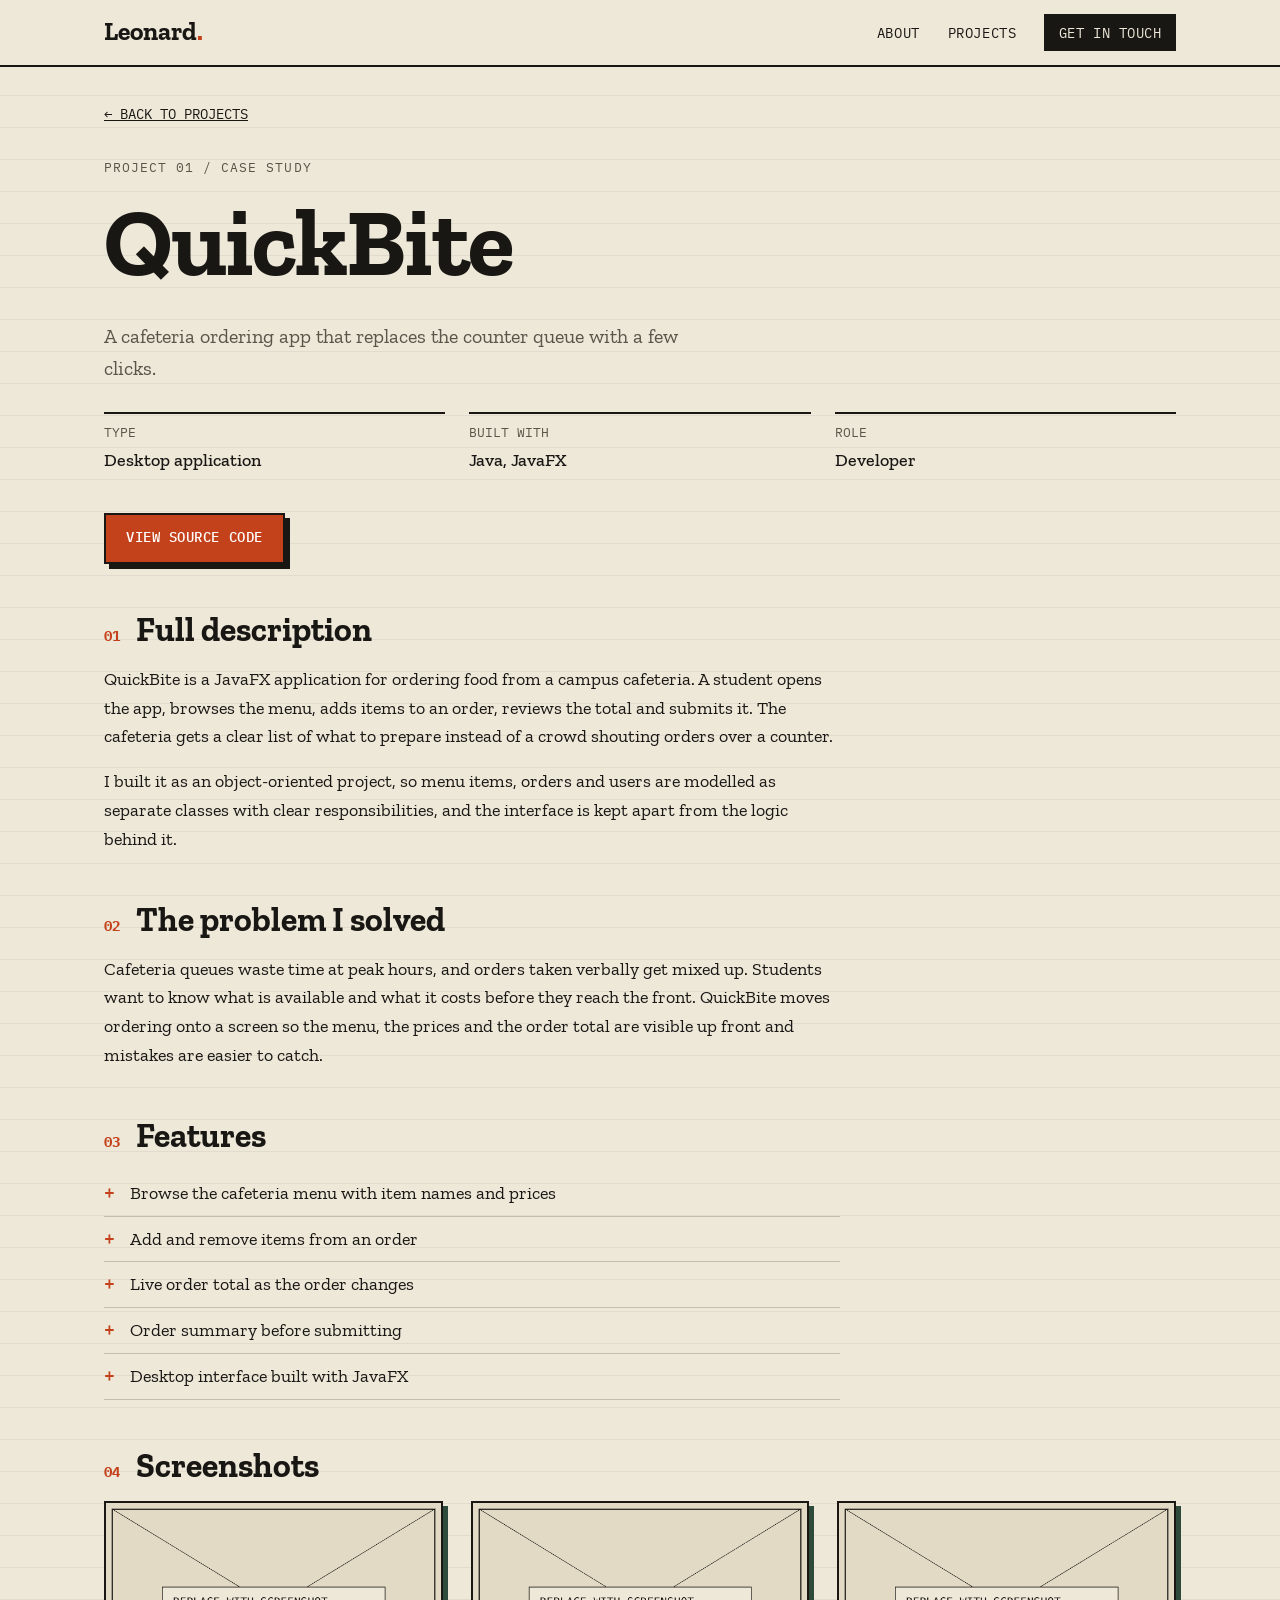
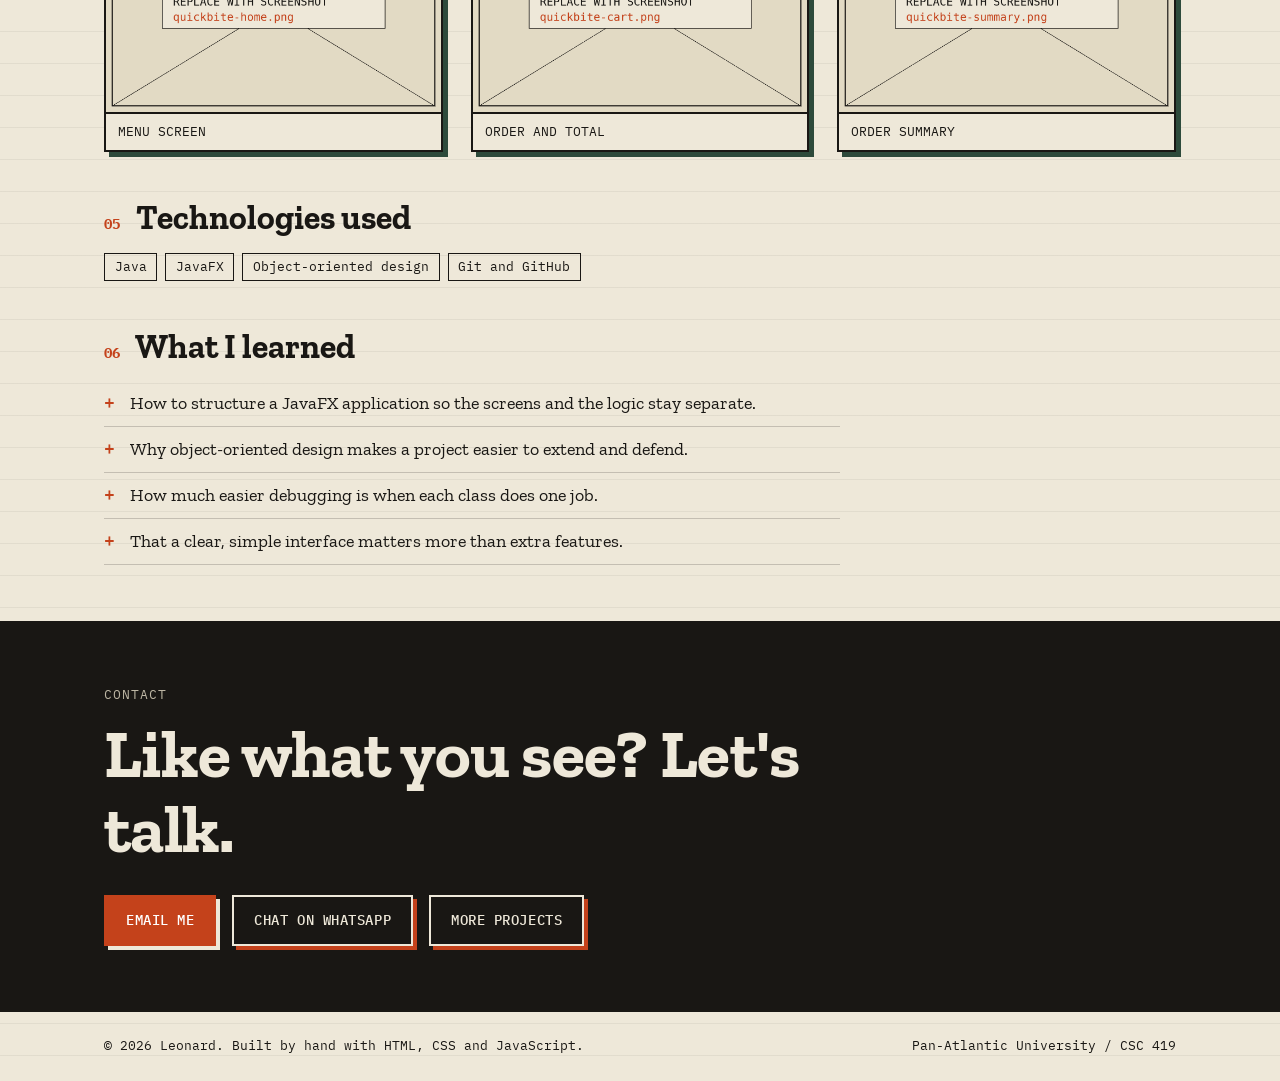
==== project.html @ 47b1cfa3 "Add project details page" ====
<!DOCTYPE html>
<html lang="en">
<head>
  <meta charset="UTF-8">
  <meta name="viewport" content="width=device-width, initial-scale=1.0">
  <title>QuickBite | Project details | Leonard</title>
  <meta name="description" content="Project details for QuickBite, a JavaFX cafeteria ordering application.">
  <link rel="preconnect" href="https://fonts.googleapis.com">
  <link rel="preconnect" href="https://fonts.gstatic.com" crossorigin>
  <link href="https://fonts.googleapis.com/css2?family=IBM+Plex+Mono:wght@400;500&family=Zilla+Slab:wght@400;500;700&display=swap" rel="stylesheet">
  <link rel="stylesheet" href="css/style.css">
</head>
<body>

  <header class="site-header">
    <nav class="nav" aria-label="Main navigation">
      <a class="brand" href="index.html">Leonard<span class="brand-dot">.</span></a>
      <button class="menu-toggle" type="button" aria-expanded="false" aria-controls="nav-links">Menu</button>
      <ul class="nav-links" id="nav-links">
        <li><a href="index.html#about">About</a></li>
        <li><a href="index.html#projects">Projects</a></li>
        <li><a class="nav-cta" href="index.html#contact">Get in touch</a></li>
      </ul>
    </nav>
  </header>

  <main>
    <article class="detail">
      <div class="wrap">
        <a class="back" href="index.html#projects">&larr; Back to projects</a>

        <header class="detail-head">
          <p class="label">Project 01 / Case study</p>
          <h1>QuickBite</h1>
          <p class="hero-lead">A cafeteria ordering app that replaces the counter queue with a few clicks.</p>
          <dl class="facts">
            <div><dt>Type</dt><dd>Desktop application</dd></div>
            <div><dt>Built with</dt><dd>Java, JavaFX</dd></div>
            <div><dt>Role</dt><dd>Developer</dd></div>
          </dl>
          <div class="btn-row">
            <a class="btn btn-primary" href="https://github.com/REPLACE_GITHUB_USER/REPLACE_REPO_QUICKBITE" target="_blank" rel="noopener">View source code</a>
          </div>
        </header>

        <section class="prose" aria-labelledby="overview">
          <h2 id="overview"><span>01</span> Full description</h2>
          <!-- REPLACE: check this paragraph matches what you actually built -->
          <p>QuickBite is a JavaFX application for ordering food from a campus cafeteria. A student opens the app, browses the menu, adds items to an order, reviews the total and submits it. The cafeteria gets a clear list of what to prepare instead of a crowd shouting orders over a counter.</p>
          <p>I built it as an object-oriented project, so menu items, orders and users are modelled as separate classes with clear responsibilities, and the interface is kept apart from the logic behind it.</p>
        </section>

        <section class="prose" aria-labelledby="problem">
          <h2 id="problem"><span>02</span> The problem I solved</h2>
          <!-- REPLACE: adjust to the real problem you were solving -->
          <p>Cafeteria queues waste time at peak hours, and orders taken verbally get mixed up. Students want to know what is available and what it costs before they reach the front. QuickBite moves ordering onto a screen so the menu, the prices and the order total are visible up front and mistakes are easier to catch.</p>
        </section>

        <section class="prose" aria-labelledby="features">
          <h2 id="features"><span>03</span> Features</h2>
          <!-- REPLACE: keep only the features that really exist in your app -->
          <ul class="feature-list">
            <li>Browse the cafeteria menu with item names and prices</li>
            <li>Add and remove items from an order</li>
            <li>Live order total as the order changes</li>
            <li>Order summary before submitting</li>
            <li>Desktop interface built with JavaFX</li>
          </ul>
        </section>

        <section class="prose wide" aria-labelledby="screens">
          <h2 id="screens"><span>04</span> Screenshots</h2>
          <div class="shots">
            <figure>
              <img src="images/quickbite-home.png" alt="QuickBite home screen showing the cafeteria menu" width="1200" height="750" loading="lazy">
              <figcaption>Menu screen</figcaption>
            </figure>
            <figure>
              <img src="images/quickbite-cart.png" alt="QuickBite order screen listing selected items and the total" width="1200" height="750" loading="lazy">
              <figcaption>Order and total</figcaption>
            </figure>
            <figure>
              <img src="images/quickbite-summary.png" alt="QuickBite order summary before submitting" width="1200" height="750" loading="lazy">
              <figcaption>Order summary</figcaption>
            </figure>
          </div>
        </section>

        <section class="prose" aria-labelledby="tech">
          <h2 id="tech"><span>05</span> Technologies used</h2>
          <ul class="tags" aria-label="Technologies used">
            <li>Java</li>
            <li>JavaFX</li>
            <li>Object-oriented design</li>
            <li>Git and GitHub</li>
          </ul>
        </section>

        <section class="prose" aria-labelledby="learned">
          <h2 id="learned"><span>06</span> What I learned</h2>
          <!-- REPLACE: write these in your own words, they should be true to your experience -->
          <ul class="feature-list">
            <li>How to structure a JavaFX application so the screens and the logic stay separate.</li>
            <li>Why object-oriented design makes a project easier to extend and defend.</li>
            <li>How much easier debugging is when each class does one job.</li>
            <li>That a clear, simple interface matters more than extra features.</li>
          </ul>
        </section>
      </div>
    </article>

    <section class="cta" id="contact" aria-labelledby="contact-title">
      <div class="wrap">
        <p class="label">Contact</p>
        <h2 id="contact-title">Like what you see? Let's talk.</h2>
        <div class="btn-row">
          <a class="btn btn-primary" href="mailto:REPLACE_EMAIL?subject=Hello%20Leonard">Email me</a>
          <a class="btn" href="https://wa.me/REPLACE_WHATSAPP?text=Hi%20Leonard%2C%20I%20saw%20your%20portfolio" target="_blank" rel="noopener">Chat on WhatsApp</a>
          <a class="btn" href="index.html#projects">More projects</a>
        </div>
      </div>
    </section>
  </main>

  <footer class="site-footer">
    <div class="wrap footer-row">
      <p>&copy; <span id="year">2026</span> Leonard. Built by hand with HTML, CSS and JavaScript.</p>
      <p>Pan-Atlantic University / CSC 419</p>
    </div>
  </footer>

  <script src="js/main.js"></script>
</body>
</html>
---- css/style.css ----
/* ==========================================================
   Leonard's portfolio: "logbook" theme
   Mobile first. Breakpoints: 48rem (tablet), 64rem (desktop)
   ========================================================== */

/* ---------- 1. Design tokens ---------- */
:root {
  --paper: #eee8d9;
  --paper-deep: #e2dac4;
  --ink: #191714;
  --muted: #5a5449;
  --rust: #c4421b;
  --moss: #2d4a3b;

  --font-head: "Zilla Slab", Georgia, serif;
  --font-mono: "IBM Plex Mono", ui-monospace, Menlo, monospace;

  --gutter: clamp(1rem, 4vw, 2.5rem);
  --max-width: 72rem;
  --border: 2px solid var(--ink);
  --shadow: 5px 5px 0 var(--ink);
}

/* ---------- 2. Base ---------- */
*,
*::before,
*::after {
  box-sizing: border-box;
}

html {
  scroll-behavior: smooth;
  scroll-padding-top: 5rem;
}

body {
  margin: 0;
  background-color: var(--paper);
  /* faint ruled-notebook lines */
  background-image: repeating-linear-gradient(
    to bottom,
    transparent 0,
    transparent 31px,
    rgba(25, 23, 20, 0.06) 31px,
    rgba(25, 23, 20, 0.06) 32px
  );
  color: var(--ink);
  font-family: var(--font-head);
  font-size: 1.125rem;
  line-height: 1.6;
  overflow-x: hidden;
}

img {
  display: block;
  max-width: 100%;
  height: auto;
}

h1, h2, h3, p, ul, ol, dl, dd, figure {
  margin: 0;
}

h1, h2, h3 {
  font-weight: 700;
  line-height: 1.1;
  overflow-wrap: anywhere;
}

p, li, a, dd {
  overflow-wrap: anywhere;
}

ul, ol {
  padding: 0;
  list-style: none;
}

a {
  color: inherit;
}

:focus-visible {
  outline: 3px solid var(--rust);
  outline-offset: 3px;
}

.wrap {
  width: 100%;
  max-width: var(--max-width);
  margin-inline: auto;
  padding-inline: var(--gutter);
}

.label {
  font-family: var(--font-mono);
  font-size: 0.8rem;
  letter-spacing: 0.08em;
  text-transform: uppercase;
  color: var(--muted);
}

/* ---------- 3. Header and navigation ---------- */
.site-header {
  position: sticky;
  top: 0;
  z-index: 10;
  background: var(--paper);
  border-bottom: var(--border);
}

.nav {
  display: flex;
  flex-wrap: wrap;
  align-items: center;
  justify-content: space-between;
  max-width: var(--max-width);
  margin-inline: auto;
  padding: 0.75rem var(--gutter);
}

.brand {
  font-size: 1.6rem;
  font-weight: 700;
  text-decoration: none;
}

.brand-dot {
  color: var(--rust);
}

.menu-toggle {
  font-family: var(--font-mono);
  font-size: 0.85rem;
  text-transform: uppercase;
  background: none;
  color: var(--ink);
  border: var(--border);
  padding: 0.4rem 0.8rem;
  cursor: pointer;
}

.nav-links {
  display: none;
  flex-basis: 100%;
  flex-direction: column;
  gap: 0.25rem;
  padding-top: 0.75rem;
}

.nav-links.open {
  display: flex;
}

.nav-links a {
  display: block;
  padding: 0.5rem 0;
  font-family: var(--font-mono);
  font-size: 0.9rem;
  text-transform: uppercase;
  letter-spacing: 0.04em;
  text-decoration: none;
}

.nav-links a:hover {
  color: var(--rust);
}

.nav-links .nav-cta {
  display: inline-block;
  padding: 0.45rem 0.9rem;
  background: var(--ink);
  color: var(--paper);
}

.nav-links .nav-cta:hover {
  background: var(--rust);
  color: #fff;
}

/* ---------- 4. Buttons ---------- */
.btn-row {
  display: flex;
  flex-wrap: wrap;
  gap: 1rem;
  margin-top: 1.75rem;
}

.btn {
  display: inline-block;
  padding: 0.8rem 1.25rem;
  border: var(--border);
  background: var(--paper);
  color: var(--ink);
  font-family: var(--font-mono);
  font-size: 0.85rem;
  font-weight: 500;
  letter-spacing: 0.04em;
  text-transform: uppercase;
  text-decoration: none;
  box-shadow: var(--shadow);
  transition: transform 0.12s ease, box-shadow 0.12s ease;
}

.btn:hover {
  transform: translate(3px, 3px);
  box-shadow: 2px 2px 0 var(--ink);
}

.btn-primary {
  background: var(--rust);
  color: #fff;
}

.btn-small {
  padding: 0.55rem 0.9rem;
  font-size: 0.78rem;
  box-shadow: 3px 3px 0 var(--ink);
}

/* ---------- 5. Hero ---------- */
.hero {
  padding: 3rem 0 3.5rem;
}

.hero h1 {
  max-width: 18ch;
  margin-top: 1rem;
  font-size: clamp(2.4rem, 8.5vw, 5.5rem);
  letter-spacing: -0.02em;
}

.mark {
  background: linear-gradient(transparent 62%, rgba(196, 66, 27, 0.35) 62%);
}

.hero-lead {
  max-width: 38rem;
  margin-top: 1.5rem;
  font-size: 1.25rem;
  color: var(--muted);
}

.contents {
  display: flex;
  flex-direction: column;
  margin-top: 3rem;
  border-top: var(--border);
}

.contents a {
  display: flex;
  gap: 1rem;
  padding: 0.7rem 0;
  border-bottom: 1px solid var(--ink);
  font-weight: 500;
  text-decoration: none;
}

.contents a:hover {
  color: var(--rust);
  padding-left: 0.5rem;
}

.contents span {
  font-family: var(--font-mono);
  font-size: 0.85rem;
  color: var(--rust);
}

/* ---------- 6. Sections ---------- */
.section {
  padding: 3.5rem 0;
  border-top: var(--border);
}

.section-grid {
  display: grid;
  gap: 1.75rem;
}

.section-head h2 {
  margin-top: 0.4rem;
  font-size: clamp(2rem, 5vw, 2.75rem);
}

/* About */
.about {
  display: grid;
  gap: 2rem;
}

.about-text h3 {
  margin-top: 1.5rem;
  font-size: 1.3rem;
  color: var(--moss);
}

.about-text h3:first-child {
  margin-top: 0;
}

.about-text p {
  margin-top: 0.35rem;
  max-width: 40rem;
}

.spec {
  align-self: start;
  padding: 1.25rem;
  background: var(--paper-deep);
  border: 2px dashed var(--ink);
}

.spec div {
  padding: 0.6rem 0;
  border-bottom: 1px solid rgba(25, 23, 20, 0.25);
}

.spec div:last-child {
  border-bottom: 0;
}

.spec dt {
  font-family: var(--font-mono);
  font-size: 0.75rem;
  letter-spacing: 0.08em;
  text-transform: uppercase;
  color: var(--muted);
}

.spec dd {
  font-weight: 500;
}

/* Projects */
.projects {
  display: grid;
  gap: 3rem;
}

.project {
  display: grid;
  gap: 1.5rem;
}

.shot {
  border: var(--border);
  box-shadow: 6px 6px 0 var(--moss);
  background: var(--paper-deep);
}

.shot img {
  width: 100%;
  aspect-ratio: 16 / 10;
  object-fit: cover;
}

.project-body h3 {
  margin: 0.35rem 0 0.6rem;
  font-size: 1.9rem;
}

.tags {
  display: flex;
  flex-wrap: wrap;
  gap: 0.5rem;
  margin: 1rem 0;
}

.tags li {
  padding: 0.15rem 0.6rem;
  border: 1px solid var(--ink);
  font-family: var(--font-mono);
  font-size: 0.8rem;
}

.project-links {
  display: flex;
  flex-wrap: wrap;
  gap: 0.9rem;
  margin-top: 1.25rem;
}

/* ---------- 7. Call to action ---------- */
.cta {
  padding: 4rem 0;
  background: var(--ink);
  color: var(--paper);
}

.cta .label {
  color: #bdb6a4;
}

.cta h2 {
  max-width: 20ch;
  margin-top: 0.75rem;
  font-size: clamp(2.2rem, 7vw, 4.25rem);
  letter-spacing: -0.01em;
}

.cta-lead {
  max-width: 36rem;
  margin-top: 1.25rem;
  color: #d7d0bd;
}

.cta .btn {
  border-color: var(--paper);
  background: transparent;
  color: var(--paper);
  box-shadow: 4px 4px 0 var(--rust);
}

.cta .btn:hover {
  box-shadow: 1px 1px 0 var(--rust);
}

.cta .btn-primary {
  background: var(--rust);
  border-color: var(--rust);
  color: #fff;
  box-shadow: 4px 4px 0 var(--paper);
}

/* ---------- 8. Footer ---------- */
.site-footer {
  padding: 1.5rem 0;
  border-top: var(--border);
  font-family: var(--font-mono);
  font-size: 0.8rem;
}

.footer-row {
  display: flex;
  flex-direction: column;
  gap: 0.35rem;
}

/* ---------- 9. Project details page ---------- */
.detail {
  padding: 2rem 0 3.5rem;
}

.back {
  display: inline-block;
  margin-bottom: 2rem;
  font-family: var(--font-mono);
  font-size: 0.85rem;
  text-transform: uppercase;
}

.back:hover {
  color: var(--rust);
}

.detail-head h1 {
  margin-top: 0.75rem;
  font-size: clamp(2.8rem, 11vw, 6rem);
  letter-spacing: -0.02em;
}

.facts {
  display: grid;
  gap: 0;
  margin-top: 1.75rem;
  border-top: var(--border);
}

.facts div {
  display: flex;
  justify-content: space-between;
  gap: 1rem;
  padding: 0.6rem 0;
  border-bottom: 1px solid var(--ink);
}

.facts dt {
  font-family: var(--font-mono);
  font-size: 0.8rem;
  text-transform: uppercase;
  color: var(--muted);
}

.facts dd {
  font-weight: 500;
  text-align: right;
}

.prose {
  max-width: 46rem;
  margin-top: 3rem;
}

.prose.wide {
  max-width: none;
}

.prose h2 {
  margin-bottom: 1rem;
  font-size: clamp(1.6rem, 4vw, 2.1rem);
}

.prose h2 span {
  margin-right: 0.6rem;
  font-family: var(--font-mono);
  font-size: 0.85rem;
  color: var(--rust);
}

.prose p + p {
  margin-top: 1rem;
}

.feature-list li {
  position: relative;
  padding: 0.5rem 0 0.5rem 1.6rem;
  border-bottom: 1px solid rgba(25, 23, 20, 0.2);
}

.feature-list li::before {
  content: "+";
  position: absolute;
  left: 0;
  font-family: var(--font-mono);
  font-weight: 500;
  color: var(--rust);
}

.shots {
  display: grid;
  gap: 1.75rem;
}

.shots figure {
  border: var(--border);
  background: var(--paper-deep);
  box-shadow: 5px 5px 0 var(--moss);
}

.shots img {
  width: 100%;
  aspect-ratio: 16 / 10;
  object-fit: cover;
}

.shots figcaption {
  padding: 0.5rem 0.75rem;
  border-top: var(--border);
  background: var(--paper);
  font-family: var(--font-mono);
  font-size: 0.8rem;
  text-transform: uppercase;
}

/* ---------- 10. Tablet (768px and up) ---------- */
@media (min-width: 48rem) {
  .hero {
    padding: 5rem 0 4.5rem;
  }

  .contents {
    flex-direction: row;
    border-bottom: 0;
  }

  .contents li {
    flex: 1;
    padding-right: 1.5rem;
  }

  .about {
    grid-template-columns: 3fr 2fr;
    gap: 2.5rem;
  }

  .project {
    grid-template-columns: 1fr 1fr;
    align-items: center;
    gap: 2.5rem;
  }

  .facts {
    grid-template-columns: repeat(3, 1fr);
    gap: 1.5rem;
    border-top: 0;
  }

  .facts div {
    flex-direction: column;
    gap: 0.15rem;
    padding: 0.6rem 0;
    border-top: var(--border);
    border-bottom: 0;
  }

  .facts dd {
    text-align: left;
  }

  .shots {
    grid-template-columns: repeat(2, 1fr);
  }

  .footer-row {
    flex-direction: row;
    justify-content: space-between;
  }
}

/* ---------- 11. Desktop navigation and layout (1024px and up) ---------- */
@media (min-width: 48rem) {
  .menu-toggle {
    display: none;
  }

  .nav-links {
    display: flex;
    flex-basis: auto;
    flex-direction: row;
    align-items: center;
    gap: 1.75rem;
    padding-top: 0;
  }

  .nav-links a {
    padding: 0.25rem 0;
  }

  .nav-links .nav-cta {
    padding: 0.45rem 0.9rem;
  }
}

@media (min-width: 64rem) {
  .section-grid {
    grid-template-columns: 1fr 3fr;
    gap: 2.5rem;
  }

  .section-head {
    position: sticky;
    top: 6rem;
    align-self: start;
  }

  .project {
    grid-template-columns: 7fr 5fr;
  }

  .shots {
    grid-template-columns: repeat(3, 1fr);
  }
}

/* ---------- 12. Respect reduced motion ---------- */
@media (prefers-reduced-motion: reduce) {
  html {
    scroll-behavior: auto;
  }

  .btn {
    transition: none;
  }
}
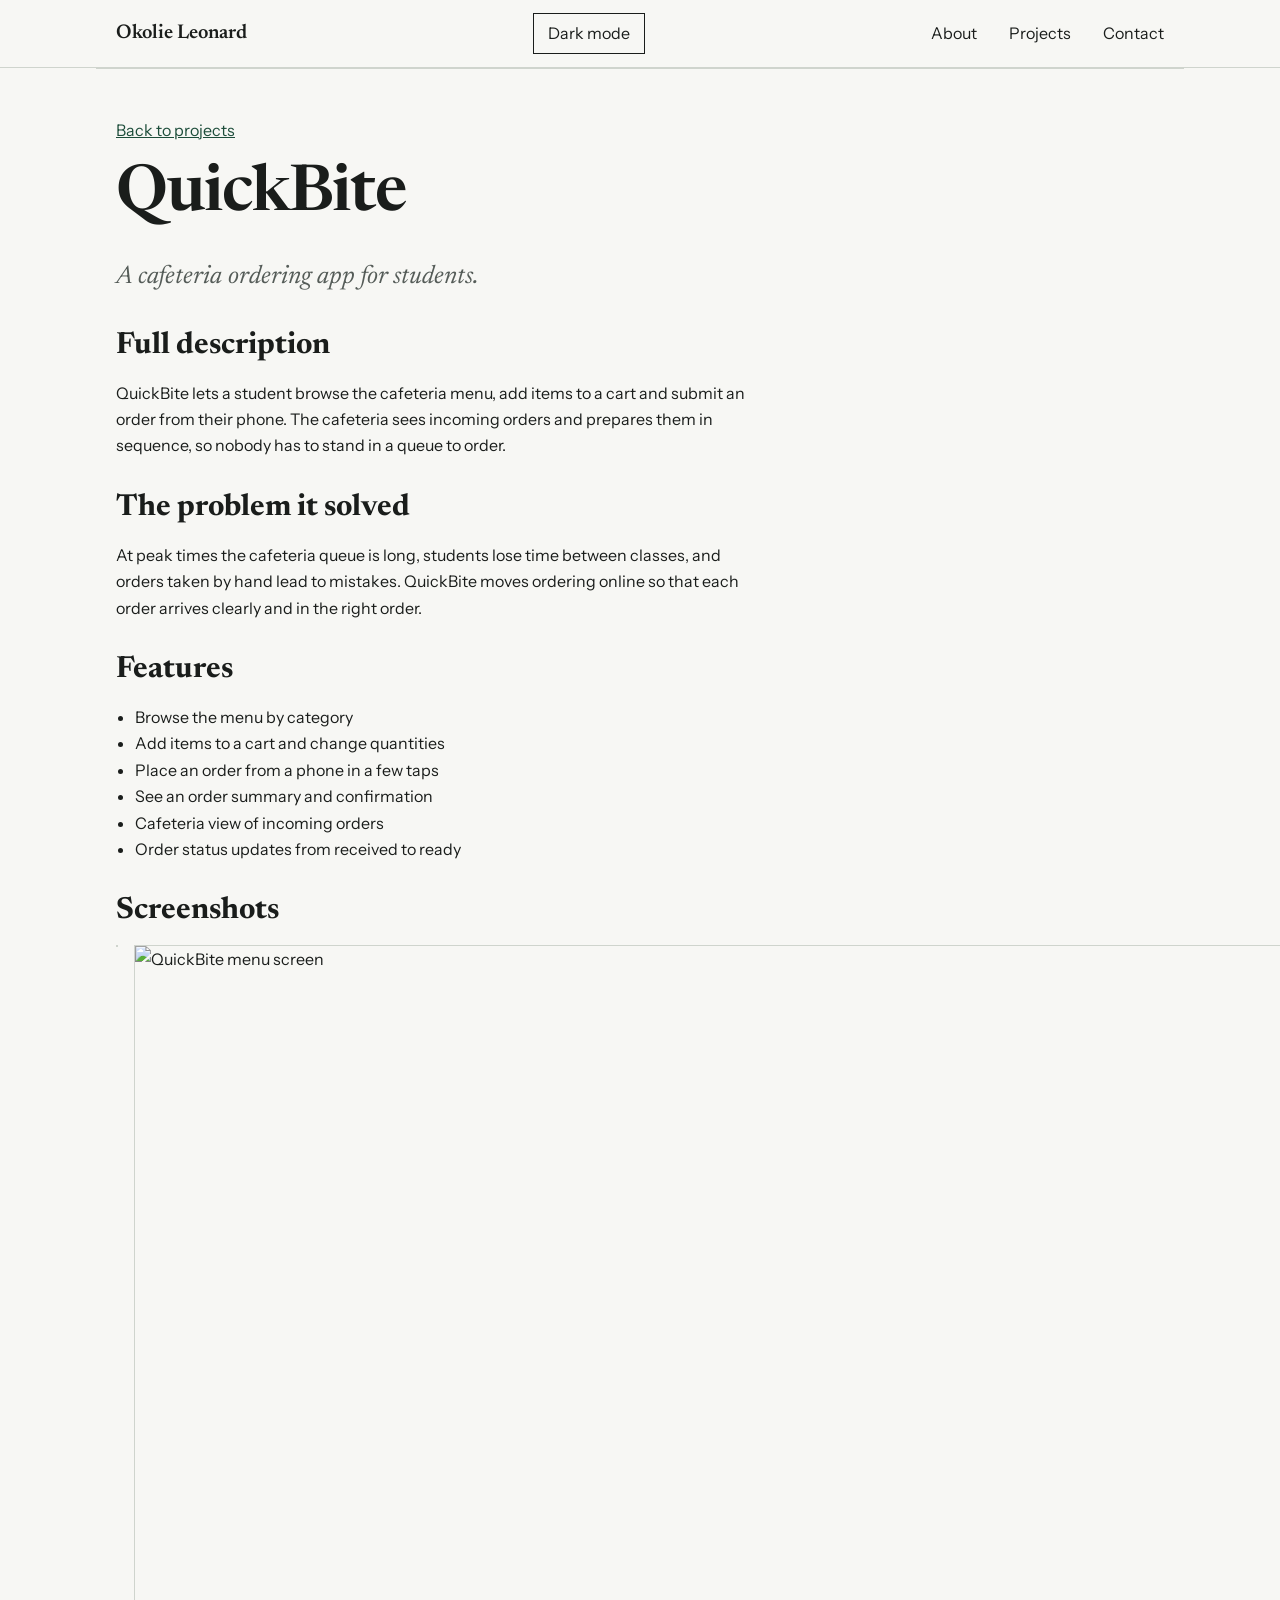
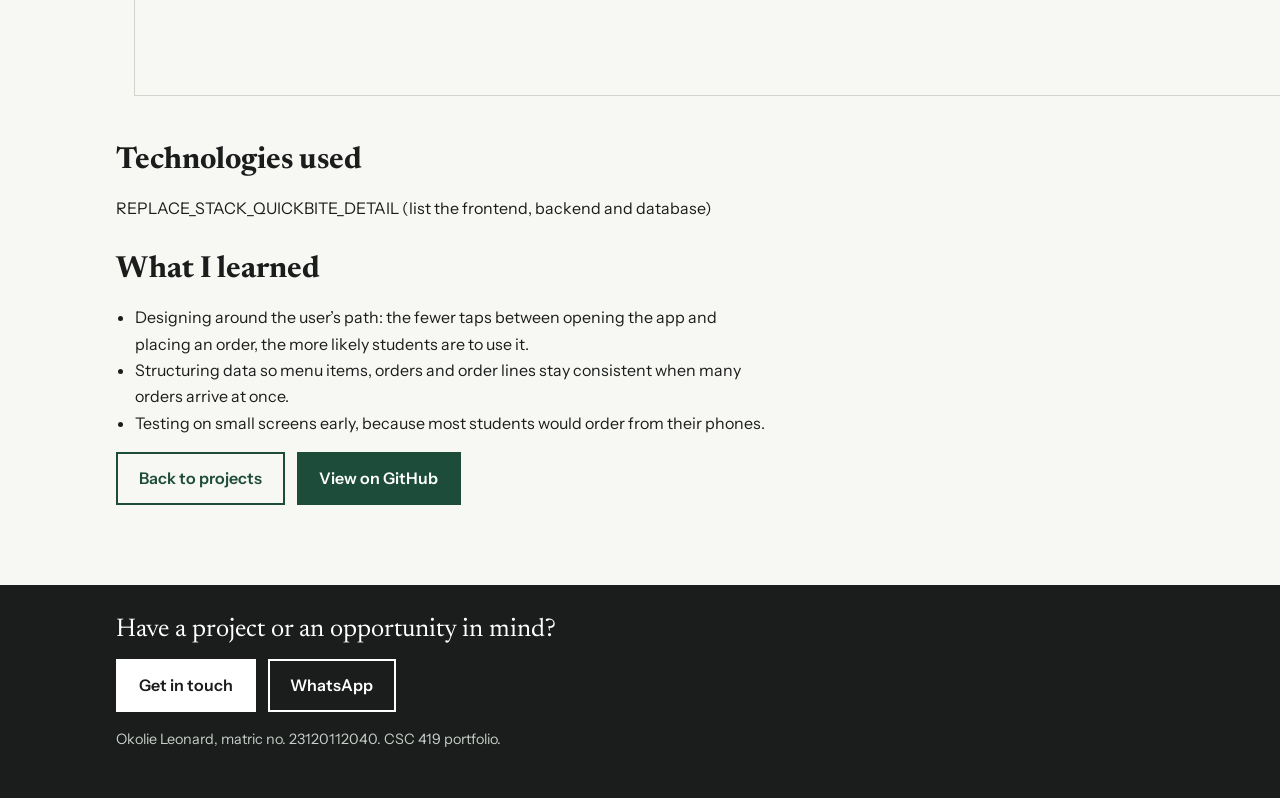
==== commit d9e41dfb: "Add theme toggle, contact form and screenshot lightbox" ====
--- a/project.html
+++ b/project.html
@@ -1,134 +1,89 @@
 <!DOCTYPE html>
 <html lang="en">
 <head>
-  <meta charset="UTF-8">
-  <meta name="viewport" content="width=device-width, initial-scale=1.0">
-  <title>QuickBite | Project details | Leonard</title>
-  <meta name="description" content="Project details for QuickBite, a JavaFX cafeteria ordering application.">
-  <link rel="preconnect" href="https://fonts.googleapis.com">
-  <link rel="preconnect" href="https://fonts.gstatic.com" crossorigin>
-  <link href="https://fonts.googleapis.com/css2?family=IBM+Plex+Mono:wght@400;500&family=Zilla+Slab:wght@400;500;700&display=swap" rel="stylesheet">
-  <link rel="stylesheet" href="css/style.css">
+<meta charset="UTF-8">
+<meta name="viewport" content="width=device-width, initial-scale=1.0">
+<title>QuickBite | Okolie Leonard</title>
+<meta name="description" content="Portfolio of Okolie Leonard, computer science student and web developer.">
+<link rel="preconnect" href="https://fonts.googleapis.com">
+<link rel="preconnect" href="https://fonts.gstatic.com" crossorigin>
+<link href="https://fonts.googleapis.com/css2?family=Instrument+Sans:wght@400;600&family=Newsreader:ital,opsz,wght@0,6..72,400;0,6..72,600;1,6..72,400&display=swap" rel="stylesheet">
+<script>try{document.documentElement.dataset.theme=localStorage.getItem("theme")||(matchMedia("(prefers-color-scheme: dark)").matches?"dark":"light")}catch(e){}</script>
+<link rel="stylesheet" href="css/style.css">
 </head>
 <body>
-
-  <header class="site-header">
-    <nav class="nav" aria-label="Main navigation">
-      <a class="brand" href="index.html">Leonard<span class="brand-dot">.</span></a>
-      <button class="menu-toggle" type="button" aria-expanded="false" aria-controls="nav-links">Menu</button>
-      <ul class="nav-links" id="nav-links">
+<div class="progress" id="progress" aria-hidden="true"></div>
+<header class="site-header">
+  <div class="wrap bar">
+    <a class="brand" href="index.html">Okolie Leonard</a>
+    <div class="tools"><button class="theme-btn" id="theme-btn" type="button">Dark mode</button>
+    <button class="menu-btn" id="menu-btn" aria-expanded="false" aria-controls="nav">Menu</button></div>
+    <nav id="nav" aria-label="Main">
+      <ul>
         <li><a href="index.html#about">About</a></li>
         <li><a href="index.html#projects">Projects</a></li>
-        <li><a class="nav-cta" href="index.html#contact">Get in touch</a></li>
+        <li><a href="index.html#contact">Contact</a></li>
       </ul>
     </nav>
-  </header>
+  </div>
+</header>
+<main>
+<article class="wrap block detail">
+  <p><a href="index.html#projects">Back to projects</a></p>
+  <h1 class="h1-sm">QuickBite</h1>
+  <p class="lead">A cafeteria ordering app for students.</p>
 
-  <main>
-    <article class="detail">
-      <div class="wrap">
-        <a class="back" href="index.html#projects">&larr; Back to projects</a>
+  <h2>Full description</h2>
+  <p>QuickBite lets a student browse the cafeteria menu, add items to a cart and submit an order from their phone. The cafeteria sees incoming orders and prepares them in sequence, so nobody has to stand in a queue to order.</p>
 
-        <header class="detail-head">
-          <p class="label">Project 01 / Case study</p>
-          <h1>QuickBite</h1>
-          <p class="hero-lead">A cafeteria ordering app that replaces the counter queue with a few clicks.</p>
-          <dl class="facts">
-            <div><dt>Type</dt><dd>Desktop application</dd></div>
-            <div><dt>Built with</dt><dd>Java, JavaFX</dd></div>
-            <div><dt>Role</dt><dd>Developer</dd></div>
-          </dl>
-          <div class="btn-row">
-            <a class="btn btn-primary" href="https://github.com/REPLACE_GITHUB_USER/REPLACE_REPO_QUICKBITE" target="_blank" rel="noopener">View source code</a>
-          </div>
-        </header>
+  <h2>The problem it solved</h2>
+  <p>At peak times the cafeteria queue is long, students lose time between classes, and orders taken by hand lead to mistakes. QuickBite moves ordering online so that each order arrives clearly and in the right order.</p>
 
-        <section class="prose" aria-labelledby="overview">
-          <h2 id="overview"><span>01</span> Full description</h2>
-          <!-- REPLACE: check this paragraph matches what you actually built -->
-          <p>QuickBite is a JavaFX application for ordering food from a campus cafeteria. A student opens the app, browses the menu, adds items to an order, reviews the total and submits it. The cafeteria gets a clear list of what to prepare instead of a crowd shouting orders over a counter.</p>
-          <p>I built it as an object-oriented project, so menu items, orders and users are modelled as separate classes with clear responsibilities, and the interface is kept apart from the logic behind it.</p>
-        </section>
+  <h2>Features</h2>
+  <!-- REPLACE: confirm each feature below matches what you built, and delete any that do not -->
+  <ul class="plain">
+    <li>Browse the menu by category</li>
+    <li>Add items to a cart and change quantities</li>
+    <li>Place an order from a phone in a few taps</li>
+    <li>See an order summary and confirmation</li>
+    <li>Cafeteria view of incoming orders</li>
+    <li>Order status updates from received to ready</li>
+  </ul>
 
-        <section class="prose" aria-labelledby="problem">
-          <h2 id="problem"><span>02</span> The problem I solved</h2>
-          <!-- REPLACE: adjust to the real problem you were solving -->
-          <p>Cafeteria queues waste time at peak hours, and orders taken verbally get mixed up. Students want to know what is available and what it costs before they reach the front. QuickBite moves ordering onto a screen so the menu, the prices and the order total are visible up front and mistakes are easier to catch.</p>
-        </section>
+  <h2>Screenshots</h2>
+  <div class="shots">
+    <img src="images/quickbite-home.png" alt="QuickBite home screen" width="1200" height="750">
+    <img src="images/quickbite-menu.png" alt="QuickBite menu screen" width="1200" height="750">
+    <img src="images/quickbite-order.png" alt="QuickBite order confirmation screen" width="1200" height="750">
+  </div>
 
-        <section class="prose" aria-labelledby="features">
-          <h2 id="features"><span>03</span> Features</h2>
-          <!-- REPLACE: keep only the features that really exist in your app -->
-          <ul class="feature-list">
-            <li>Browse the cafeteria menu with item names and prices</li>
-            <li>Add and remove items from an order</li>
-            <li>Live order total as the order changes</li>
-            <li>Order summary before submitting</li>
-            <li>Desktop interface built with JavaFX</li>
-          </ul>
-        </section>
+  <h2>Technologies used</h2>
+  <p>REPLACE_STACK_QUICKBITE_DETAIL (list the frontend, backend and database)</p>
 
-        <section class="prose wide" aria-labelledby="screens">
-          <h2 id="screens"><span>04</span> Screenshots</h2>
-          <div class="shots">
-            <figure>
-              <img src="images/quickbite-home.png" alt="QuickBite home screen showing the cafeteria menu" width="1200" height="750" loading="lazy">
-              <figcaption>Menu screen</figcaption>
-            </figure>
-            <figure>
-              <img src="images/quickbite-cart.png" alt="QuickBite order screen listing selected items and the total" width="1200" height="750" loading="lazy">
-              <figcaption>Order and total</figcaption>
-            </figure>
-            <figure>
-              <img src="images/quickbite-summary.png" alt="QuickBite order summary before submitting" width="1200" height="750" loading="lazy">
-              <figcaption>Order summary</figcaption>
-            </figure>
-          </div>
-        </section>
+  <h2>What I learned</h2>
+  <!-- REPLACE: rewrite these in your own words so they match your real experience -->
+  <ul class="plain">
+    <li>Designing around the user’s path: the fewer taps between opening the app and placing an order, the more likely students are to use it.</li>
+    <li>Structuring data so menu items, orders and order lines stay consistent when many orders arrive at once.</li>
+    <li>Testing on small screens early, because most students would order from their phones.</li>
+  </ul>
 
-        <section class="prose" aria-labelledby="tech">
-          <h2 id="tech"><span>05</span> Technologies used</h2>
-          <ul class="tags" aria-label="Technologies used">
-            <li>Java</li>
-            <li>JavaFX</li>
-            <li>Object-oriented design</li>
-            <li>Git and GitHub</li>
-          </ul>
-        </section>
-
-        <section class="prose" aria-labelledby="learned">
-          <h2 id="learned"><span>06</span> What I learned</h2>
-          <!-- REPLACE: write these in your own words, they should be true to your experience -->
-          <ul class="feature-list">
-            <li>How to structure a JavaFX application so the screens and the logic stay separate.</li>
-            <li>Why object-oriented design makes a project easier to extend and defend.</li>
-            <li>How much easier debugging is when each class does one job.</li>
-            <li>That a clear, simple interface matters more than extra features.</li>
-          </ul>
-        </section>
-      </div>
-    </article>
-
-    <section class="cta" id="contact" aria-labelledby="contact-title">
-      <div class="wrap">
-        <p class="label">Contact</p>
-        <h2 id="contact-title">Like what you see? Let's talk.</h2>
-        <div class="btn-row">
-          <a class="btn btn-primary" href="mailto:REPLACE_EMAIL?subject=Hello%20Leonard">Email me</a>
-          <a class="btn" href="https://wa.me/REPLACE_WHATSAPP?text=Hi%20Leonard%2C%20I%20saw%20your%20portfolio" target="_blank" rel="noopener">Chat on WhatsApp</a>
-          <a class="btn" href="index.html#projects">More projects</a>
-        </div>
-      </div>
-    </section>
-  </main>
-
-  <footer class="site-footer">
-    <div class="wrap footer-row">
-      <p>&copy; <span id="year">2026</span> Leonard. Built by hand with HTML, CSS and JavaScript.</p>
-      <p>Pan-Atlantic University / CSC 419</p>
-    </div>
-  </footer>
-
-  <script src="js/main.js"></script>
+  <p class="actions"><a class="btn ghost" href="index.html#projects">Back to projects</a>
+  <!-- REPLACE_REPO_QUICKBITE: change this link to the repo URL once the project is on GitHub -->
+  <a class="btn" href="https://github.com/Fearthemonocle6996">View on GitHub</a></p>
+</article>
+</main>
+<footer class="site-footer">
+  <div class="wrap">
+    <p class="foot-line">Have a project or an opportunity in mind?</p>
+    <p class="actions"><a class="btn" href="mailto:okolieleonard2@gmail.com">Get in touch</a>
+    <a class="btn ghost" href="https://wa.me/2349029886620">WhatsApp</a></p>
+    <p class="small">Okolie Leonard, matric no. 23120112040. CSC 419 portfolio.</p>
+  </div>
+</footer>
+<button class="to-top" id="to-top" type="button" aria-label="Back to top">Top</button>
+<p class="toast" id="toast" role="status" aria-live="polite"></p>
+<dialog id="lightbox"><img src="" alt=""><button type="button" class="btn small-btn" id="lb-close">Close</button></dialog>
+<script src="js/main.js"></script>
 </body>
 </html>
--- a/css/style.css
+++ b/css/style.css
@@ -1,666 +1,90 @@
-/* ==========================================================
-   Leonard's portfolio: "logbook" theme
-   Mobile first. Breakpoints: 48rem (tablet), 64rem (desktop)
-   ========================================================== */
+:root{
+  --paper:#f7f7f4; --ink:#1a1d1b; --muted:#555c58; --rule:#cfd4cd; --accent:#1d4d3a; --accent-ink:#ffffff;
+  --head:'Newsreader',Georgia,serif; --body:'Instrument Sans',system-ui,sans-serif;
+  --foot:#1a1d1b; --s1:.5rem; --s2:1rem; --s3:2rem; --s4:4rem;
+}
+*{box-sizing:border-box}
+html{scroll-behavior:smooth;scroll-padding-top:5rem}
+body{margin:0;background:var(--paper);color:var(--ink);font:1rem/1.65 var(--body);overflow-wrap:anywhere}
+img{max-width:100%;height:auto;display:block}
+a{color:var(--accent)}
+:focus-visible{outline:3px solid var(--accent);outline-offset:2px}
+.wrap{max-width:68rem;margin:0 auto;padding:0 1.25rem}
+.site-header{position:sticky;top:0;background:var(--paper);border-bottom:1px solid var(--rule);z-index:5}
+.bar{display:flex;align-items:center;justify-content:space-between;padding-top:.8rem;padding-bottom:.8rem;flex-wrap:wrap}
+.brand{font:600 1.25rem var(--head);color:var(--ink);text-decoration:none}
+.menu-btn{font:inherit;background:none;border:1px solid var(--ink);padding:.4rem .9rem;cursor:pointer;color:var(--ink)}
+nav{width:100%;display:none}
+nav.open{display:block}
+nav ul{list-style:none;margin:var(--s2) 0 0;padding:0}
+nav a{display:block;padding:.6rem 0;color:var(--ink);text-decoration:none;border-top:1px solid var(--rule)}
+nav a:hover,nav a.active{color:var(--accent);font-weight:600}
+h1,h2,h3{font-family:var(--head);line-height:1.15;margin:0 0 var(--s2)}
+h1{font-size:clamp(3rem,13vw,7rem);font-weight:600;letter-spacing:-.02em}
+.h1-sm{font-size:clamp(2.4rem,8vw,4rem)}
+h2{font-size:1.9rem;margin-top:var(--s3)}
+h3{font-size:1.35rem}
+.hero{padding-top:var(--s4);padding-bottom:var(--s3)}
+.lead{font:italic 400 1.35rem/1.5 var(--head);max-width:34rem;color:var(--muted)}
+.block{padding-top:var(--s3);padding-bottom:var(--s3);border-top:1px solid var(--rule)}
+.block>h2:first-child{margin-top:0}
+.block p,.block li{max-width:40rem}
+.cols{display:grid;gap:var(--s3)}
+.plain{padding-left:1.2rem}
+.grid{display:grid;gap:var(--s3)}
+.project{border-top:3px solid var(--ink);padding-top:var(--s2)}
+.project img,.shots img{border:1px solid var(--rule);margin-bottom:var(--s2)}
+.stack{color:var(--muted);font-size:.95rem}
+.shots{display:grid;gap:var(--s2)}
+.actions{display:flex;flex-wrap:wrap;gap:.75rem;margin:var(--s2) 0}
+.btn{display:inline-block;background:var(--accent);color:var(--accent-ink);padding:.7rem 1.3rem;text-decoration:none;font-weight:600;border:2px solid var(--accent)}
+.btn.ghost{background:transparent;color:var(--accent)}
+.btn:hover{background:var(--ink);border-color:var(--ink);color:#fff}
+.small-btn{padding:.45rem .9rem;font-size:.95rem}
+.site-footer{background:var(--foot);color:#fff;padding:var(--s3) 0;margin-top:var(--s3)}
+.site-footer .btn{background:#fff;color:var(--ink);border-color:#fff}
+.site-footer .btn.ghost{background:transparent;color:#fff}
+.foot-line{font:1.6rem var(--head);margin:0}
+.small{font-size:.9rem;color:#c8cec9}
+@media (min-width:768px){
+  .menu-btn{display:none}
+  nav{display:block;width:auto}
+  nav ul{display:flex;gap:2rem;margin:0}
+  nav a{border-top:0;padding:.3rem 0}
+  .cols{grid-template-columns:3fr 2fr}
+  .grid{grid-template-columns:1fr 1fr;gap:var(--s4)}
+  .shots{grid-template-columns:repeat(3,1fr)}
+}
+@media (min-width:1024px){ .hero{padding-top:6rem} .lead{font-size:1.6rem;max-width:40rem} }
+@media (prefers-reduced-motion:reduce){html{scroll-behavior:auto}}
 
-/* ---------- 1. Design tokens ---------- */
-:root {
-  --paper: #eee8d9;
-  --paper-deep: #e2dac4;
-  --ink: #191714;
-  --muted: #5a5449;
-  --rust: #c4421b;
-  --moss: #2d4a3b;
-
-  --font-head: "Zilla Slab", Georgia, serif;
-  --font-mono: "IBM Plex Mono", ui-monospace, Menlo, monospace;
-
-  --gutter: clamp(1rem, 4vw, 2.5rem);
-  --max-width: 72rem;
-  --border: 2px solid var(--ink);
-  --shadow: 5px 5px 0 var(--ink);
+/* theme */
+[data-theme="dark"]{--paper:#131614;--ink:#ecefeb;--muted:#a3aba6;--rule:#2c322e;--accent:#6fcf9f;--accent-ink:#0e1a14;--foot:#0b0d0c}
+[data-theme="dark"] .btn:hover{background:#fff;border-color:#fff;color:#111}
+.tools{display:flex;gap:.5rem}
+.theme-btn,.to-top{font:inherit;background:none;border:1px solid var(--ink);padding:.4rem .9rem;cursor:pointer;color:var(--ink)}
+.theme-btn:hover,.to-top:hover,.menu-btn:hover{background:var(--ink);color:var(--paper)}
+/* progress bar, back to top, toast */
+.progress{position:fixed;top:0;left:0;height:3px;width:100%;background:var(--accent);transform:scaleX(0);transform-origin:left;z-index:20}
+.to-top{position:fixed;right:1rem;bottom:1rem;background:var(--paper);opacity:0;pointer-events:none;transition:opacity .2s;z-index:6}
+.to-top.show{opacity:1;pointer-events:auto}
+.toast{position:fixed;left:50%;bottom:1.2rem;transform:translateX(-50%);background:var(--ink);color:var(--paper);padding:.6rem 1.1rem;margin:0;opacity:0;pointer-events:none;transition:opacity .2s;z-index:30}
+.toast.show{opacity:1}
+/* form */
+.form{max-width:36rem;margin-top:var(--s3);display:grid;gap:.4rem}
+.form label{font-weight:600;margin-top:.5rem}
+.form input,.form textarea{font:inherit;color:var(--ink);background:transparent;border:1px solid var(--ink);padding:.6rem;width:100%}
+.form .invalid{border-color:#c0392b;border-width:2px}
+.error{color:#c0392b;min-height:1.4rem;margin:.3rem 0}
+.small-note{font-size:.9rem;color:var(--muted);margin:0}
+/* lightbox */
+.shots img{cursor:zoom-in}
+dialog{border:0;padding:1rem;background:var(--paper);color:var(--ink);max-width:min(92vw,70rem)}
+dialog::backdrop{background:rgba(0,0,0,.75)}
+dialog img{max-height:75vh;width:auto;margin:0 auto 1rem}
+/* hero load animation (one moment, skipped for reduced motion) */
+@media (prefers-reduced-motion:no-preference){
+  .hero h1,.hero .lead,.hero .actions{animation:rise .7s both}
+  .hero .lead{animation-delay:.15s} .hero .actions{animation-delay:.3s}
+  @keyframes rise{from{opacity:0;transform:translateY(14px)}to{opacity:1;transform:none}}
 }
-
-/* ---------- 2. Base ---------- */
-*,
-*::before,
-*::after {
-  box-sizing: border-box;
-}
-
-html {
-  scroll-behavior: smooth;
-  scroll-padding-top: 5rem;
-}
-
-body {
-  margin: 0;
-  background-color: var(--paper);
-  /* faint ruled-notebook lines */
-  background-image: repeating-linear-gradient(
-    to bottom,
-    transparent 0,
-    transparent 31px,
-    rgba(25, 23, 20, 0.06) 31px,
-    rgba(25, 23, 20, 0.06) 32px
-  );
-  color: var(--ink);
-  font-family: var(--font-head);
-  font-size: 1.125rem;
-  line-height: 1.6;
-  overflow-x: hidden;
-}
-
-img {
-  display: block;
-  max-width: 100%;
-  height: auto;
-}
-
-h1, h2, h3, p, ul, ol, dl, dd, figure {
-  margin: 0;
-}
-
-h1, h2, h3 {
-  font-weight: 700;
-  line-height: 1.1;
-  overflow-wrap: anywhere;
-}
-
-p, li, a, dd {
-  overflow-wrap: anywhere;
-}
-
-ul, ol {
-  padding: 0;
-  list-style: none;
-}
-
-a {
-  color: inherit;
-}
-
-:focus-visible {
-  outline: 3px solid var(--rust);
-  outline-offset: 3px;
-}
-
-.wrap {
-  width: 100%;
-  max-width: var(--max-width);
-  margin-inline: auto;
-  padding-inline: var(--gutter);
-}
-
-.label {
-  font-family: var(--font-mono);
-  font-size: 0.8rem;
-  letter-spacing: 0.08em;
-  text-transform: uppercase;
-  color: var(--muted);
-}
-
-/* ---------- 3. Header and navigation ---------- */
-.site-header {
-  position: sticky;
-  top: 0;
-  z-index: 10;
-  background: var(--paper);
-  border-bottom: var(--border);
-}
-
-.nav {
-  display: flex;
-  flex-wrap: wrap;
-  align-items: center;
-  justify-content: space-between;
-  max-width: var(--max-width);
-  margin-inline: auto;
-  padding: 0.75rem var(--gutter);
-}
-
-.brand {
-  font-size: 1.6rem;
-  font-weight: 700;
-  text-decoration: none;
-}
-
-.brand-dot {
-  color: var(--rust);
-}
-
-.menu-toggle {
-  font-family: var(--font-mono);
-  font-size: 0.85rem;
-  text-transform: uppercase;
-  background: none;
-  color: var(--ink);
-  border: var(--border);
-  padding: 0.4rem 0.8rem;
-  cursor: pointer;
-}
-
-.nav-links {
-  display: none;
-  flex-basis: 100%;
-  flex-direction: column;
-  gap: 0.25rem;
-  padding-top: 0.75rem;
-}
-
-.nav-links.open {
-  display: flex;
-}
-
-.nav-links a {
-  display: block;
-  padding: 0.5rem 0;
-  font-family: var(--font-mono);
-  font-size: 0.9rem;
-  text-transform: uppercase;
-  letter-spacing: 0.04em;
-  text-decoration: none;
-}
-
-.nav-links a:hover {
-  color: var(--rust);
-}
-
-.nav-links .nav-cta {
-  display: inline-block;
-  padding: 0.45rem 0.9rem;
-  background: var(--ink);
-  color: var(--paper);
-}
-
-.nav-links .nav-cta:hover {
-  background: var(--rust);
-  color: #fff;
-}
-
-/* ---------- 4. Buttons ---------- */
-.btn-row {
-  display: flex;
-  flex-wrap: wrap;
-  gap: 1rem;
-  margin-top: 1.75rem;
-}
-
-.btn {
-  display: inline-block;
-  padding: 0.8rem 1.25rem;
-  border: var(--border);
-  background: var(--paper);
-  color: var(--ink);
-  font-family: var(--font-mono);
-  font-size: 0.85rem;
-  font-weight: 500;
-  letter-spacing: 0.04em;
-  text-transform: uppercase;
-  text-decoration: none;
-  box-shadow: var(--shadow);
-  transition: transform 0.12s ease, box-shadow 0.12s ease;
-}
-
-.btn:hover {
-  transform: translate(3px, 3px);
-  box-shadow: 2px 2px 0 var(--ink);
-}
-
-.btn-primary {
-  background: var(--rust);
-  color: #fff;
-}
-
-.btn-small {
-  padding: 0.55rem 0.9rem;
-  font-size: 0.78rem;
-  box-shadow: 3px 3px 0 var(--ink);
-}
-
-/* ---------- 5. Hero ---------- */
-.hero {
-  padding: 3rem 0 3.5rem;
-}
-
-.hero h1 {
-  max-width: 18ch;
-  margin-top: 1rem;
-  font-size: clamp(2.4rem, 8.5vw, 5.5rem);
-  letter-spacing: -0.02em;
-}
-
-.mark {
-  background: linear-gradient(transparent 62%, rgba(196, 66, 27, 0.35) 62%);
-}
-
-.hero-lead {
-  max-width: 38rem;
-  margin-top: 1.5rem;
-  font-size: 1.25rem;
-  color: var(--muted);
-}
-
-.contents {
-  display: flex;
-  flex-direction: column;
-  margin-top: 3rem;
-  border-top: var(--border);
-}
-
-.contents a {
-  display: flex;
-  gap: 1rem;
-  padding: 0.7rem 0;
-  border-bottom: 1px solid var(--ink);
-  font-weight: 500;
-  text-decoration: none;
-}
-
-.contents a:hover {
-  color: var(--rust);
-  padding-left: 0.5rem;
-}
-
-.contents span {
-  font-family: var(--font-mono);
-  font-size: 0.85rem;
-  color: var(--rust);
-}
-
-/* ---------- 6. Sections ---------- */
-.section {
-  padding: 3.5rem 0;
-  border-top: var(--border);
-}
-
-.section-grid {
-  display: grid;
-  gap: 1.75rem;
-}
-
-.section-head h2 {
-  margin-top: 0.4rem;
-  font-size: clamp(2rem, 5vw, 2.75rem);
-}
-
-/* About */
-.about {
-  display: grid;
-  gap: 2rem;
-}
-
-.about-text h3 {
-  margin-top: 1.5rem;
-  font-size: 1.3rem;
-  color: var(--moss);
-}
-
-.about-text h3:first-child {
-  margin-top: 0;
-}
-
-.about-text p {
-  margin-top: 0.35rem;
-  max-width: 40rem;
-}
-
-.spec {
-  align-self: start;
-  padding: 1.25rem;
-  background: var(--paper-deep);
-  border: 2px dashed var(--ink);
-}
-
-.spec div {
-  padding: 0.6rem 0;
-  border-bottom: 1px solid rgba(25, 23, 20, 0.25);
-}
-
-.spec div:last-child {
-  border-bottom: 0;
-}
-
-.spec dt {
-  font-family: var(--font-mono);
-  font-size: 0.75rem;
-  letter-spacing: 0.08em;
-  text-transform: uppercase;
-  color: var(--muted);
-}
-
-.spec dd {
-  font-weight: 500;
-}
-
-/* Projects */
-.projects {
-  display: grid;
-  gap: 3rem;
-}
-
-.project {
-  display: grid;
-  gap: 1.5rem;
-}
-
-.shot {
-  border: var(--border);
-  box-shadow: 6px 6px 0 var(--moss);
-  background: var(--paper-deep);
-}
-
-.shot img {
-  width: 100%;
-  aspect-ratio: 16 / 10;
-  object-fit: cover;
-}
-
-.project-body h3 {
-  margin: 0.35rem 0 0.6rem;
-  font-size: 1.9rem;
-}
-
-.tags {
-  display: flex;
-  flex-wrap: wrap;
-  gap: 0.5rem;
-  margin: 1rem 0;
-}
-
-.tags li {
-  padding: 0.15rem 0.6rem;
-  border: 1px solid var(--ink);
-  font-family: var(--font-mono);
-  font-size: 0.8rem;
-}
-
-.project-links {
-  display: flex;
-  flex-wrap: wrap;
-  gap: 0.9rem;
-  margin-top: 1.25rem;
-}
-
-/* ---------- 7. Call to action ---------- */
-.cta {
-  padding: 4rem 0;
-  background: var(--ink);
-  color: var(--paper);
-}
-
-.cta .label {
-  color: #bdb6a4;
-}
-
-.cta h2 {
-  max-width: 20ch;
-  margin-top: 0.75rem;
-  font-size: clamp(2.2rem, 7vw, 4.25rem);
-  letter-spacing: -0.01em;
-}
-
-.cta-lead {
-  max-width: 36rem;
-  margin-top: 1.25rem;
-  color: #d7d0bd;
-}
-
-.cta .btn {
-  border-color: var(--paper);
-  background: transparent;
-  color: var(--paper);
-  box-shadow: 4px 4px 0 var(--rust);
-}
-
-.cta .btn:hover {
-  box-shadow: 1px 1px 0 var(--rust);
-}
-
-.cta .btn-primary {
-  background: var(--rust);
-  border-color: var(--rust);
-  color: #fff;
-  box-shadow: 4px 4px 0 var(--paper);
-}
-
-/* ---------- 8. Footer ---------- */
-.site-footer {
-  padding: 1.5rem 0;
-  border-top: var(--border);
-  font-family: var(--font-mono);
-  font-size: 0.8rem;
-}
-
-.footer-row {
-  display: flex;
-  flex-direction: column;
-  gap: 0.35rem;
-}
-
-/* ---------- 9. Project details page ---------- */
-.detail {
-  padding: 2rem 0 3.5rem;
-}
-
-.back {
-  display: inline-block;
-  margin-bottom: 2rem;
-  font-family: var(--font-mono);
-  font-size: 0.85rem;
-  text-transform: uppercase;
-}
-
-.back:hover {
-  color: var(--rust);
-}
-
-.detail-head h1 {
-  margin-top: 0.75rem;
-  font-size: clamp(2.8rem, 11vw, 6rem);
-  letter-spacing: -0.02em;
-}
-
-.facts {
-  display: grid;
-  gap: 0;
-  margin-top: 1.75rem;
-  border-top: var(--border);
-}
-
-.facts div {
-  display: flex;
-  justify-content: space-between;
-  gap: 1rem;
-  padding: 0.6rem 0;
-  border-bottom: 1px solid var(--ink);
-}
-
-.facts dt {
-  font-family: var(--font-mono);
-  font-size: 0.8rem;
-  text-transform: uppercase;
-  color: var(--muted);
-}
-
-.facts dd {
-  font-weight: 500;
-  text-align: right;
-}
-
-.prose {
-  max-width: 46rem;
-  margin-top: 3rem;
-}
-
-.prose.wide {
-  max-width: none;
-}
-
-.prose h2 {
-  margin-bottom: 1rem;
-  font-size: clamp(1.6rem, 4vw, 2.1rem);
-}
-
-.prose h2 span {
-  margin-right: 0.6rem;
-  font-family: var(--font-mono);
-  font-size: 0.85rem;
-  color: var(--rust);
-}
-
-.prose p + p {
-  margin-top: 1rem;
-}
-
-.feature-list li {
-  position: relative;
-  padding: 0.5rem 0 0.5rem 1.6rem;
-  border-bottom: 1px solid rgba(25, 23, 20, 0.2);
-}
-
-.feature-list li::before {
-  content: "+";
-  position: absolute;
-  left: 0;
-  font-family: var(--font-mono);
-  font-weight: 500;
-  color: var(--rust);
-}
-
-.shots {
-  display: grid;
-  gap: 1.75rem;
-}
-
-.shots figure {
-  border: var(--border);
-  background: var(--paper-deep);
-  box-shadow: 5px 5px 0 var(--moss);
-}
-
-.shots img {
-  width: 100%;
-  aspect-ratio: 16 / 10;
-  object-fit: cover;
-}
-
-.shots figcaption {
-  padding: 0.5rem 0.75rem;
-  border-top: var(--border);
-  background: var(--paper);
-  font-family: var(--font-mono);
-  font-size: 0.8rem;
-  text-transform: uppercase;
-}
-
-/* ---------- 10. Tablet (768px and up) ---------- */
-@media (min-width: 48rem) {
-  .hero {
-    padding: 5rem 0 4.5rem;
-  }
-
-  .contents {
-    flex-direction: row;
-    border-bottom: 0;
-  }
-
-  .contents li {
-    flex: 1;
-    padding-right: 1.5rem;
-  }
-
-  .about {
-    grid-template-columns: 3fr 2fr;
-    gap: 2.5rem;
-  }
-
-  .project {
-    grid-template-columns: 1fr 1fr;
-    align-items: center;
-    gap: 2.5rem;
-  }
-
-  .facts {
-    grid-template-columns: repeat(3, 1fr);
-    gap: 1.5rem;
-    border-top: 0;
-  }
-
-  .facts div {
-    flex-direction: column;
-    gap: 0.15rem;
-    padding: 0.6rem 0;
-    border-top: var(--border);
-    border-bottom: 0;
-  }
-
-  .facts dd {
-    text-align: left;
-  }
-
-  .shots {
-    grid-template-columns: repeat(2, 1fr);
-  }
-
-  .footer-row {
-    flex-direction: row;
-    justify-content: space-between;
-  }
-}
-
-/* ---------- 11. Desktop navigation and layout (1024px and up) ---------- */
-@media (min-width: 48rem) {
-  .menu-toggle {
-    display: none;
-  }
-
-  .nav-links {
-    display: flex;
-    flex-basis: auto;
-    flex-direction: row;
-    align-items: center;
-    gap: 1.75rem;
-    padding-top: 0;
-  }
-
-  .nav-links a {
-    padding: 0.25rem 0;
-  }
-
-  .nav-links .nav-cta {
-    padding: 0.45rem 0.9rem;
-  }
-}
-
-@media (min-width: 64rem) {
-  .section-grid {
-    grid-template-columns: 1fr 3fr;
-    gap: 2.5rem;
-  }
-
-  .section-head {
-    position: sticky;
-    top: 6rem;
-    align-self: start;
-  }
-
-  .project {
-    grid-template-columns: 7fr 5fr;
-  }
-
-  .shots {
-    grid-template-columns: repeat(3, 1fr);
-  }
-}
-
-/* ---------- 12. Respect reduced motion ---------- */
-@media (prefers-reduced-motion: reduce) {
-  html {
-    scroll-behavior: auto;
-  }
-
-  .btn {
-    transition: none;
-  }
-}
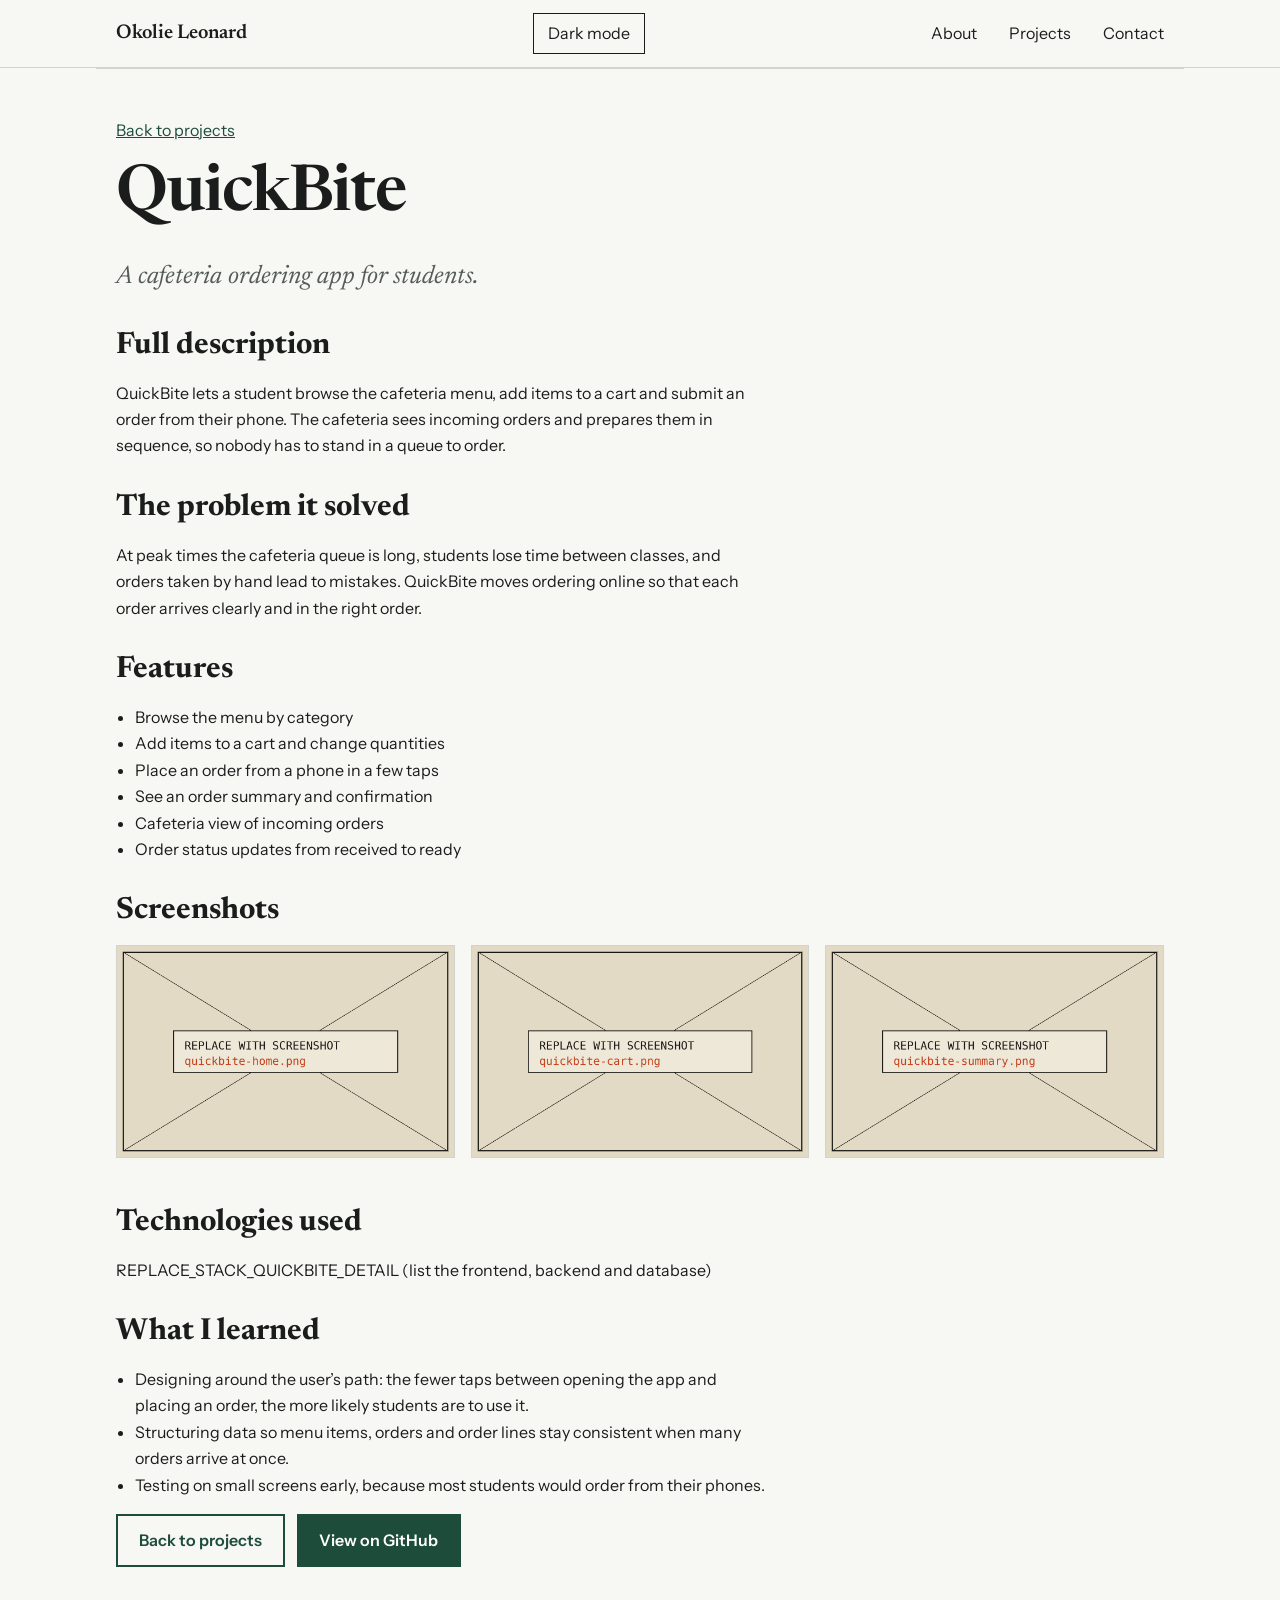
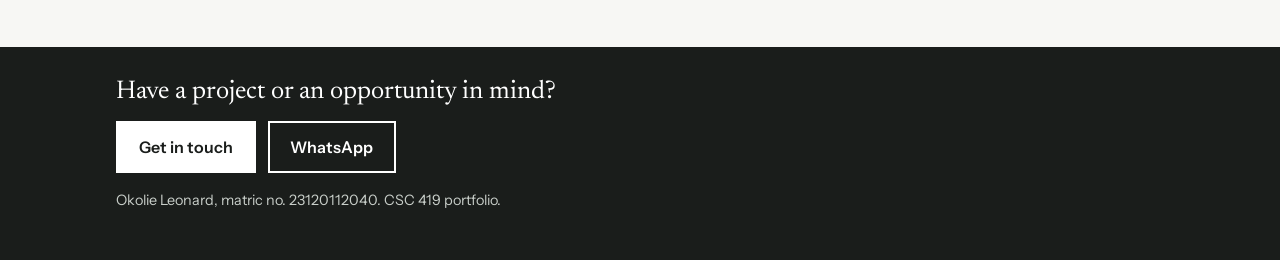
==== commit 6a6d2b63: "Fix image paths and project grid layout" ====
--- a/project.html
+++ b/project.html
@@ -53,8 +53,8 @@
   <h2>Screenshots</h2>
   <div class="shots">
     <img src="images/quickbite-home.png" alt="QuickBite home screen" width="1200" height="750">
-    <img src="images/quickbite-menu.png" alt="QuickBite menu screen" width="1200" height="750">
-    <img src="images/quickbite-order.png" alt="QuickBite order confirmation screen" width="1200" height="750">
+    <img src="images/quickbite-cart.png" alt="QuickBite menu screen" width="1200" height="750">
+    <img src="images/quickbite-summary.png" alt="QuickBite order confirmation screen" width="1200" height="750">
   </div>
 
   <h2>Technologies used</h2>
@@ -87,3 +87,4 @@
 <script src="js/main.js"></script>
 </body>
 </html>
+
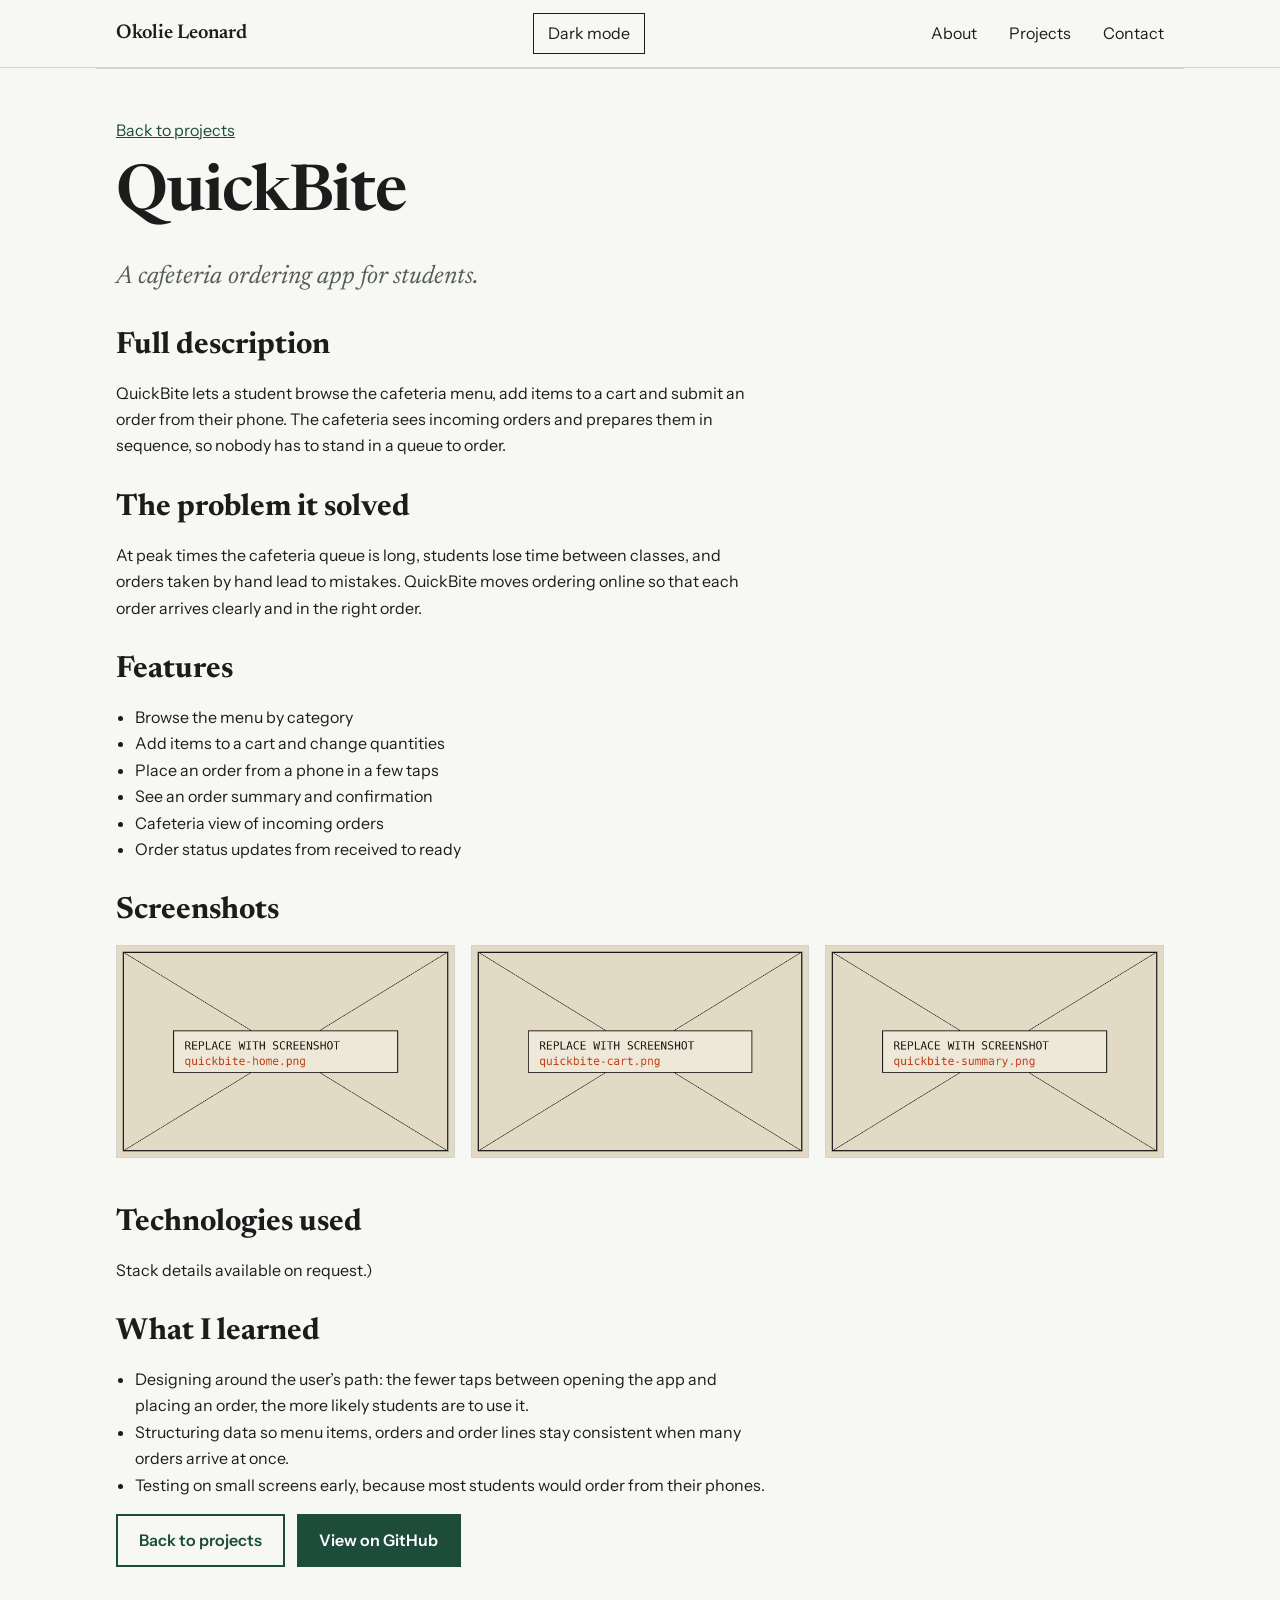
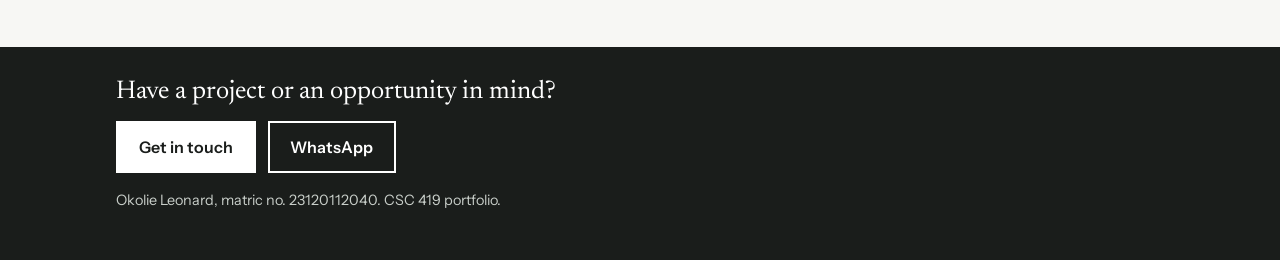
==== commit d43c80d1: "Remove stack placeholders" ====
--- a/project.html
+++ b/project.html
@@ -58,7 +58,7 @@
   </div>
 
   <h2>Technologies used</h2>
-  <p>REPLACE_STACK_QUICKBITE_DETAIL (list the frontend, backend and database)</p>
+  <p>Stack details available on request.)</p>
 
   <h2>What I learned</h2>
   <!-- REPLACE: rewrite these in your own words so they match your real experience -->
